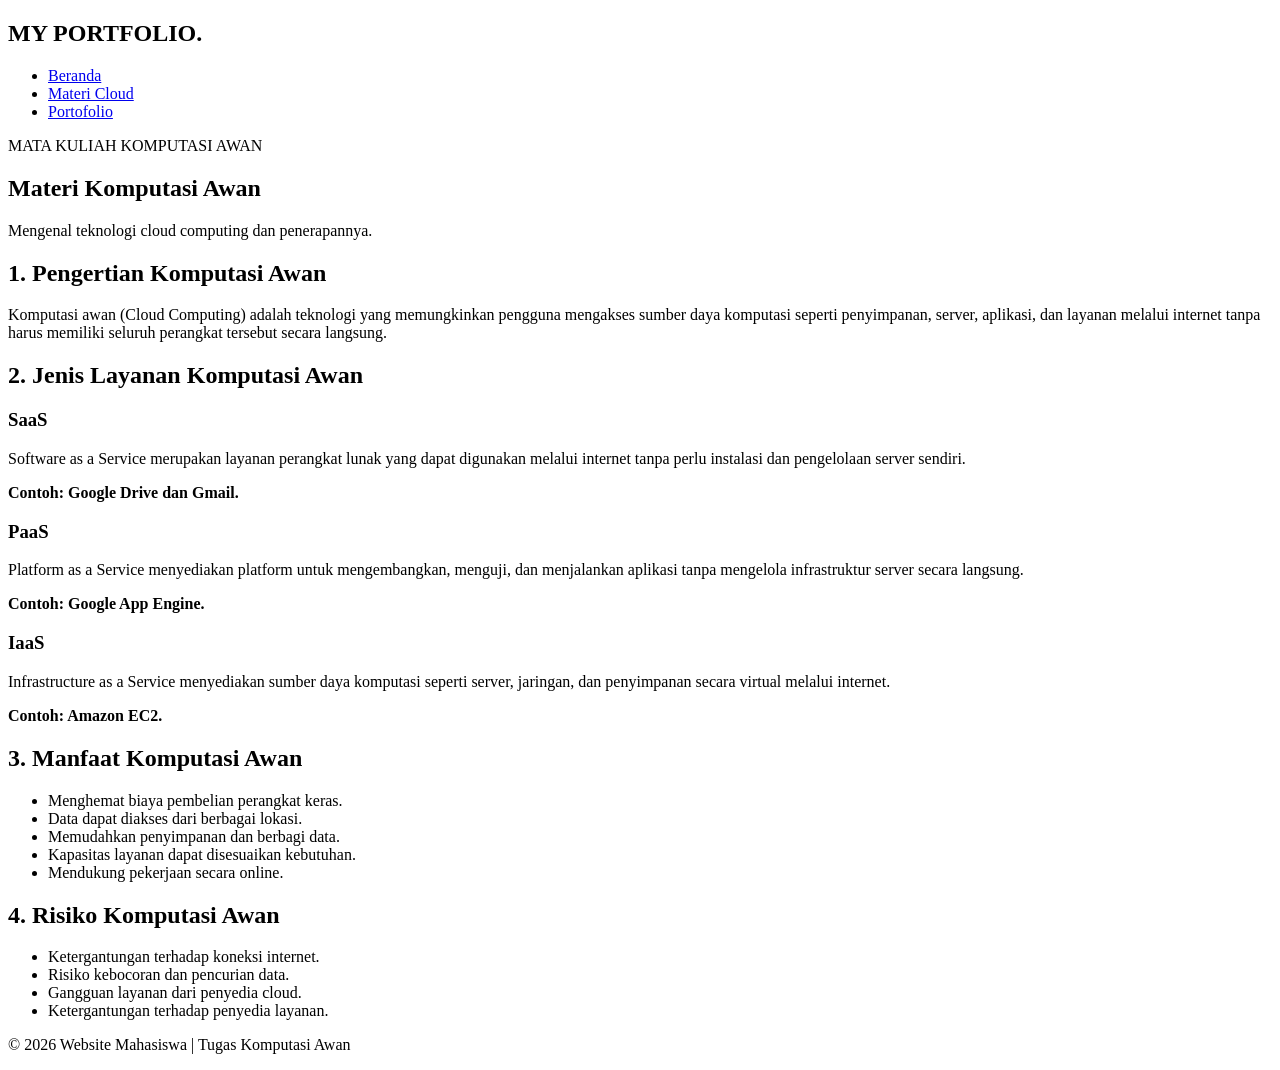
==== materi.html @ b9db5e2b "Add files via upload" ====
<!DOCTYPE html>
<html lang="id">
<head>
    <meta charset="UTF-8">
    <meta name="viewport" content="width=device-width, initial-scale=1.0">
    <title>Materi Komputasi Awan</title>
    <link rel="stylesheet" href="assets/css/style.css">
</head>
<body>

    <header>
        <nav class="navbar">
            <h2 class="logo">MY PORTFOLIO.</h2>
            <ul>
                <li><a href="index.html">Beranda</a></li>
                <li><a href="materi.html" class="active">Materi Cloud</a></li>
                <li><a href="portofolio.html">Portofolio</a></li>
            </ul>
        </nav>
    </header>

    <main class="content">
        <section class="page-heading">
            <p class="welcome">MATA KULIAH KOMPUTASI AWAN</p>
            <h1>Materi Komputasi Awan</h1>
            <p>Mengenal teknologi cloud computing dan penerapannya.</p>
        </section>

        <section class="material-card">
            <h2>1. Pengertian Komputasi Awan</h2>
            <p>
                Komputasi awan (Cloud Computing) adalah teknologi
                yang memungkinkan pengguna mengakses sumber daya
                komputasi seperti penyimpanan, server, aplikasi,
                dan layanan melalui internet tanpa harus memiliki
                seluruh perangkat tersebut secara langsung.
            </p>
        </section>

        <section class="material-card">
            <h2>2. Jenis Layanan Komputasi Awan</h2>

            <div class="service-grid">
                <div class="service-card">
                    <h3>SaaS</h3>
                    <p>
                        Software as a Service merupakan layanan
                        perangkat lunak yang dapat digunakan
                        melalui internet tanpa perlu instalasi
                        dan pengelolaan server sendiri.
                    </p>
                    <b>Contoh: Google Drive dan Gmail.</b>
                </div>

                <div class="service-card">
                    <h3>PaaS</h3>
                    <p>
                        Platform as a Service menyediakan
                        platform untuk mengembangkan, menguji,
                        dan menjalankan aplikasi tanpa mengelola
                        infrastruktur server secara langsung.
                    </p>
                    <b>Contoh: Google App Engine.</b>
                </div>

                <div class="service-card">
                    <h3>IaaS</h3>
                    <p>
                        Infrastructure as a Service menyediakan
                        sumber daya komputasi seperti server,
                        jaringan, dan penyimpanan secara virtual
                        melalui internet.
                    </p>
                    <b>Contoh: Amazon EC2.</b>
                </div>
            </div>
        </section>

        <section class="material-card">
            <h2>3. Manfaat Komputasi Awan</h2>
            <ul class="material-list">
                <li>Menghemat biaya pembelian perangkat keras.</li>
                <li>Data dapat diakses dari berbagai lokasi.</li>
                <li>Memudahkan penyimpanan dan berbagi data.</li>
                <li>Kapasitas layanan dapat disesuaikan kebutuhan.</li>
                <li>Mendukung pekerjaan secara online.</li>
            </ul>
        </section>

        <section class="material-card">
            <h2>4. Risiko Komputasi Awan</h2>
            <ul class="material-list">
                <li>Ketergantungan terhadap koneksi internet.</li>
                <li>Risiko kebocoran dan pencurian data.</li>
                <li>Gangguan layanan dari penyedia cloud.</li>
                <li>Ketergantungan terhadap penyedia layanan.</li>
            </ul>
        </section>
    </main>

    <footer>
        <p>&copy; 2026 Website Mahasiswa | Tugas Komputasi Awan</p>
    </footer>

</body>
</html>
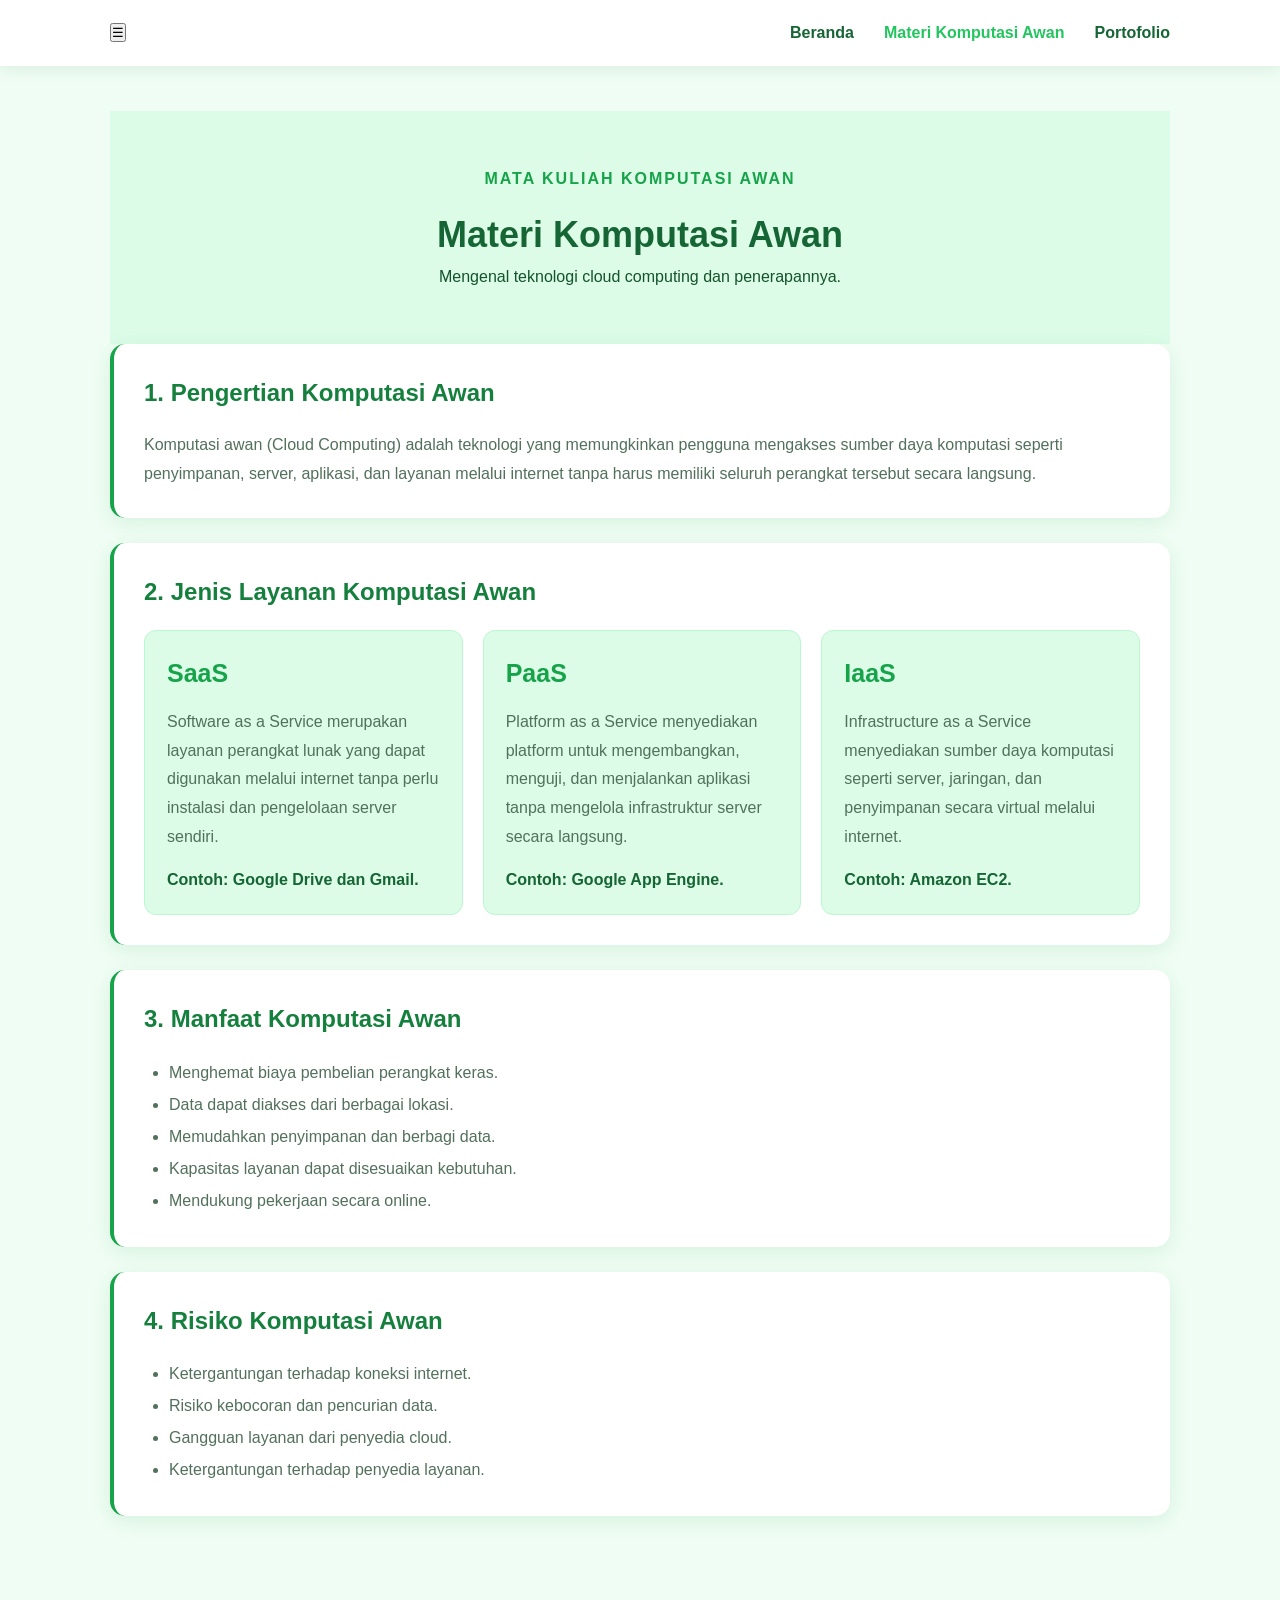
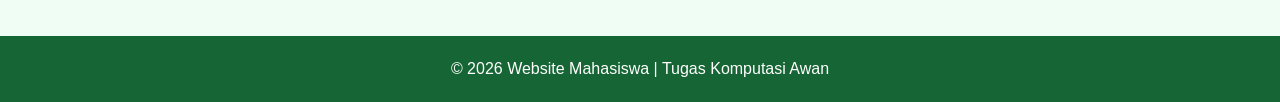
==== commit 1ae3bb47: "Update materi.html" ====
--- a/materi.html
+++ b/materi.html
@@ -11,12 +11,18 @@
 
     <header>
         <nav class="navbar">
-            <h2 class="logo">MY PORTFOLIO.</h2>
-            <ul>
+
+            <button class="menu-toggle" id="menuToggle"
+                    aria-label="Buka menu" aria-expanded="false">
+                ☰
+            </button>
+
+            <ul id="navMenu">
                 <li><a href="index.html">Beranda</a></li>
-                <li><a href="materi.html" class="active">Materi Cloud</a></li>
+                <li><a href="materi.html" class="active">Materi Komputasi Awan</a></li>
                 <li><a href="portofolio.html">Portofolio</a></li>
             </ul>
+
         </nav>
     </header>
 
@@ -103,5 +109,16 @@
         <p>&copy; 2026 Website Mahasiswa | Tugas Komputasi Awan</p>
     </footer>
 
+    <script>
+        const menuToggle = document.getElementById("menuToggle");
+        const navMenu = document.getElementById("navMenu");
+
+        menuToggle.addEventListener("click", function () {
+            navMenu.classList.toggle("show");
+            const isOpen = navMenu.classList.contains("show");
+            menuToggle.setAttribute("aria-expanded", isOpen);
+        });
+    </script>
+
 </body>
 </html>
--- a/assets/css/style.css
+++ b/assets/css/style.css
@@ -0,0 +1,335 @@
+
+/* RESET */
+* {
+    margin: 0;
+    padding: 0;
+    box-sizing: border-box;
+}
+
+/* TAMPILAN UTAMA */
+body {
+    font-family: Arial, sans-serif;
+    background: #f0fdf4;
+    color: #14532d;
+    line-height: 1.6;
+}
+
+/* NAVBAR */
+header {
+    background: #ffffff;
+    box-shadow: 0 3px 15px rgba(22, 101, 52, 0.10);
+}
+
+.navbar {
+    max-width: 1100px;
+    margin: auto;
+    padding: 20px;
+    display: flex;
+    justify-content: space-between;
+    align-items: center;
+}
+
+.logo {
+    color: #15803d;
+    font-size: 28px;
+    font-weight: bold;
+}
+
+.logo span {
+    color: #86efac;
+}
+
+.navbar ul {
+    display: flex;
+    list-style: none;
+    gap: 30px;
+}
+
+.navbar ul li a {
+    text-decoration: none;
+    color: #166534;
+    font-weight: bold;
+    transition: 0.3s;
+}
+
+.navbar ul li a:hover,
+.navbar ul li a.active {
+    color: #22c55e;
+}
+
+/* BERANDA */
+.hero {
+    max-width: 1100px;
+    margin: 65px auto;
+    padding: 20px;
+    display: flex;
+    align-items: center;
+    justify-content: space-between;
+    gap: 50px;
+}
+
+.hero-text {
+    flex: 1;
+}
+
+.welcome {
+    color: #16a34a;
+    font-weight: bold;
+    letter-spacing: 2px;
+    margin-bottom: 15px;
+}
+
+.hero-text h1 {
+    font-size: 38px;
+    line-height: 1.3;
+    margin-bottom: 15px;
+}
+
+.hero-text h1 span {
+    color: #16a34a;
+}
+
+.hero-text h3 {
+    color: #15803d;
+    margin-bottom: 20px;
+}
+
+.description {
+    color: #52705c;
+    margin-bottom: 30px;
+    text-align: justify;
+}
+
+/* TOMBOL */
+.btn {
+    display: inline-block;
+    background: #16a34a;
+    color: white;
+    padding: 12px 28px;
+    border-radius: 30px;
+    text-decoration: none;
+    font-weight: bold;
+    transition: 0.3s;
+}
+
+.btn:hover {
+    background: #166534;
+    transform: translateY(-3px);
+}
+
+/* FOTO DAN PROFIL */
+.hero-image {
+    flex: 0 0 350px;
+    display: flex;
+    flex-direction: column;
+    align-items: center;
+}
+
+.hero-image img {
+    width: 250px;
+    height: 280px;
+    object-fit: cover;
+    border-radius: 20px;
+    border: 5px solid white;
+    box-shadow: 0 8px 25px rgba(22, 163, 74, 0.20);
+}
+
+/* KARTU PROFIL */
+.profile-info {
+    width: 100%;
+    margin-top: 20px;
+    padding: 22px;
+    background: white;
+    border-radius: 15px;
+    box-shadow: 0 5px 20px rgba(22, 163, 74, 0.12);
+    border-top: 4px solid #16a34a;
+}
+
+.profile-info h3 {
+    color: #15803d;
+    margin-bottom: 12px;
+    text-align: center;
+}
+
+.profile-info p {
+    color: #52705c;
+    font-size: 14px;
+    margin-bottom: 8px;
+    overflow-wrap: anywhere;
+}
+
+/* JUDUL HALAMAN */
+.page-heading {
+    text-align: center;
+    padding: 55px 20px;
+    background: #dcfce7;
+}
+
+.page-heading h1 {
+    color: #166534;
+    font-size: 36px;
+}
+
+/* KONTEN MATERI */
+.content {
+    max-width: 1100px;
+    margin: auto;
+    padding: 45px 20px;
+}
+
+.material-card {
+    background: white;
+    padding: 30px;
+    margin-bottom: 25px;
+    border-radius: 15px;
+    box-shadow: 0 5px 20px rgba(22, 163, 74, 0.12);
+    border-left: 4px solid #16a34a;
+}
+
+.material-card h2 {
+    color: #15803d;
+    margin-bottom: 18px;
+}
+
+.material-card p {
+    color: #52705c;
+    line-height: 1.8;
+}
+
+/* SAAS, PAAS, IAAS */
+.service-grid {
+    display: grid;
+    grid-template-columns: repeat(3, 1fr);
+    gap: 20px;
+}
+
+.service-card {
+    background: #dcfce7;
+    padding: 22px;
+    border-radius: 12px;
+    border: 1px solid #bbf7d0;
+}
+
+.service-card h3 {
+    color: #16a34a;
+    font-size: 25px;
+    margin-bottom: 15px;
+}
+
+.service-card b {
+    display: block;
+    margin-top: 15px;
+    color: #166534;
+}
+
+.material-list {
+    padding-left: 25px;
+    color: #52705c;
+    line-height: 2;
+}
+
+/* PORTOFOLIO */
+.portfolio-grid {
+    display: grid;
+    grid-template-columns: repeat(3, 1fr);
+    gap: 25px;
+}
+
+.portfolio-card {
+    background: white;
+    padding: 30px;
+    border-radius: 15px;
+    box-shadow: 0 5px 20px rgba(22, 163, 74, 0.12);
+    border-top: 4px solid #16a34a;
+    transition: 0.3s;
+}
+
+.portfolio-card:hover {
+    transform: translateY(-8px);
+}
+
+.portfolio-icon {
+    width: 55px;
+    height: 55px;
+    background: #dcfce7;
+    color: #16a34a;
+    display: flex;
+    align-items: center;
+    justify-content: center;
+    border-radius: 12px;
+    font-size: 22px;
+    font-weight: bold;
+    margin-bottom: 20px;
+}
+
+.portfolio-card h2 {
+    color: #15803d;
+    margin-bottom: 10px;
+}
+
+.portfolio-card h3 {
+    color: #166534;
+    margin-bottom: 15px;
+}
+
+.portfolio-card p {
+    color: #52705c;
+    line-height: 1.8;
+    margin-bottom: 25px;
+}
+
+/* FOOTER */
+footer {
+    background: #166534;
+    color: white;
+    text-align: center;
+    padding: 20px;
+    margin-top: 50px;
+}
+
+/* TAMPILAN HP */
+@media (max-width: 768px) {
+    .navbar {
+        flex-direction: column;
+        gap: 15px;
+    }
+
+    .navbar ul {
+        gap: 15px;
+        flex-wrap: wrap;
+        justify-content: center;
+    }
+
+    .hero {
+        flex-direction: column;
+        text-align: center;
+        margin: 30px auto;
+    }
+
+    .hero-text h1 {
+        font-size: 30px;
+    }
+
+    .hero-image {
+        width: 100%;
+        flex-basis: auto;
+        max-width: 350px;
+    }
+
+    .description {
+        text-align: center;
+    }
+
+    .service-grid,
+    .portfolio-grid {
+        grid-template-columns: 1fr;
+    }
+
+    .page-heading h1 {
+        font-size: 30px;
+    }
+
+    .content {
+        padding: 35px 6%;
+    }
+}
